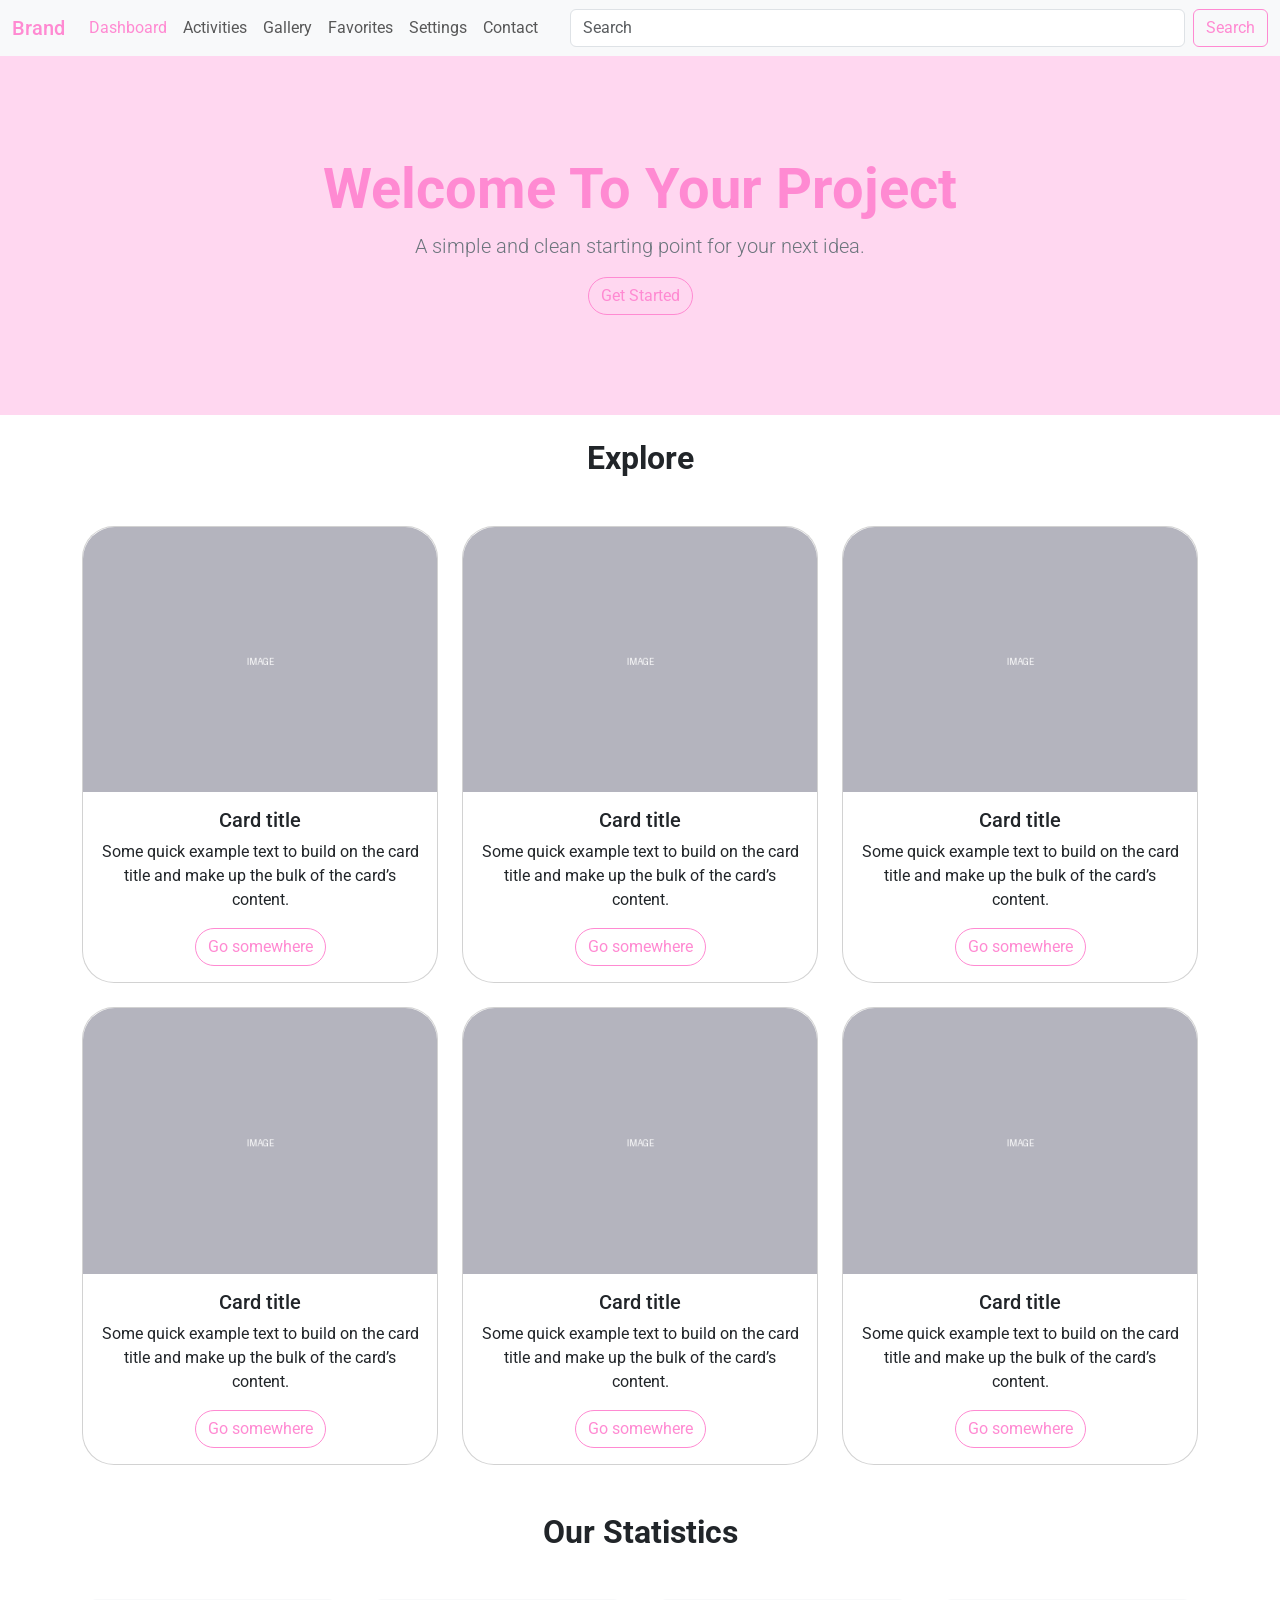
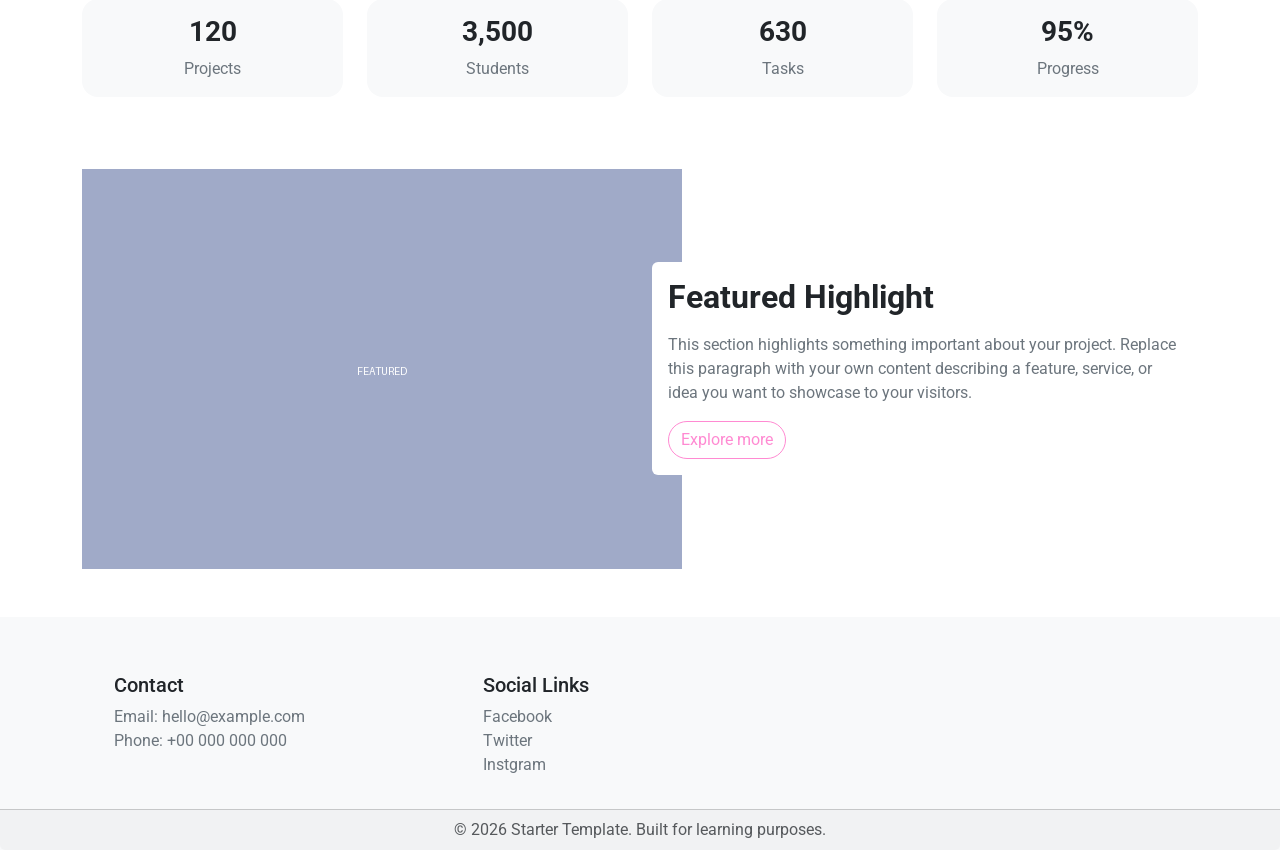
==== index.html @ e6970938 "v1-bootstrap" ====
<!DOCTYPE html>
<html lang="en">

<head>
    <meta charset="UTF-8">
    <meta name="viewport" content="width=device-width, initial-scale=1.0">
    <title>testing</title>
    <link rel="preconnect" href="https://fonts.googleapis.com">
    <link rel="preconnect" href="https://fonts.gstatic.com" crossorigin>
    <link href="https://fonts.googleapis.com/css2?family=Roboto:ital,wght@0,100..900;1,100..900&display=swap"
        rel="stylesheet">
    <link rel="stylesheet" href="css/all.min.css">
    <link href="https://cdn.jsdelivr.net/npm/bootstrap@5.3.8/dist/css/bootstrap.min.css" rel="stylesheet"
        integrity="sha384-sRIl4kxILFvY47J16cr9ZwB07vP4J8+LH7qKQnuqkuIAvNWLzeN8tE5YBujZqJLB" crossorigin="anonymous">
    <link rel="stylesheet" href="css/style.css">

</head>

<body>
    <nav class="navbar navbar-expand-lg bg-body-tertiary sticky-top">
        <div class="container-fluid">
            <a class="navbar-brand" href="#">Brand</a>
            <button class="navbar-toggler" type="button" data-bs-toggle="collapse"
                data-bs-target="#navbarSupportedContent" aria-controls="navbarSupportedContent" aria-expanded="false"
                aria-label="Toggle navigation">
                <span class="custom-nav-toggler">
                    <i class="fa-solid fa-bars"></i>
                </span>
            </button>
            <div class="collapse navbar-collapse" id="navbarSupportedContent">
                <ul class="navbar-nav  mb-2 mb-lg-0">
                    <li class="nav-item">
                        <a class="nav-link active" aria-current="page" href="#">Dashboard</a>
                    </li>
                    <li class="nav-item">
                        <a class="nav-link" href="#">Activities</a>
                    </li>
                    <li class="nav-item">
                        <a class="nav-link" href="#">Gallery</a>
                    </li>
                    <li class="nav-item">
                        <a class="nav-link" href="#">Favorites</a>
                    </li>
                    <li class="nav-item">
                        <a class="nav-link" href="#">Settings</a>
                    </li>
                    <li class="nav-item">
                        <a class="nav-link" href="#">Contact</a>
                    </li>
                </ul>
                <form class="d-flex flex-grow-1 ms-lg-4" role="search">
                    <input class="form-control me-2 " type="search" placeholder="Search" aria-label="Search" />
                    <button class="btn searchBtn" type="submit">Search</button>
                </form>
            </div>
        </div>
    </nav>
    <section class="welcome">
        <div class="text-center container ">
            <h1 class="display-4 fw-bold">Welcome To Your Project</h1>
            <p class="lead">A simple and clean starting point for your next idea.</p>
            <button type="button" class="btn started-Btn">
                Get Started
            </button>
        </div>
    </section>
    <section class="text-center py-4">
        <h2 class="fw-bold mb-5">Explore</h2>
        <div class="container text-center">
            <div class="row g-4">
                <div class="col-12 col-md-6 col-lg-4">
                    <div class="card  rounded-5">
                        <img src="images/image.png" class="card-img-top rounded-top-5" alt="...">
                        <div class="card-body">
                            <h5 class="card-title">Card title</h5>
                            <p class="card-text">Some quick example text to build on the card title and make up the bulk
                                of the card’s content.</p>
                            <a href="#" class="btn started-Btn">Go somewhere</a>
                        </div>
                    </div>
                </div>
                <div class="col-12 col-md-6 col-lg-4">
                    <div class="card rounded-5">
                        <img src="images/image.png" class="rounded-top-5 card-img-top" alt="...">
                        <div class="card-body">
                            <h5 class="card-title">Card title</h5>
                            <p class="card-text">Some quick example text to build on the card title and make up the bulk
                                of the card’s content.</p>
                            <a href="#" class="btn started-Btn">Go somewhere</a>
                        </div>
                    </div>
                </div>
                <div class="col-12 col-md-6 col-lg-4">
                    <div class="card  rounded-5">
                        <img src="images/image.png" class="card-img-top rounded-top-5" alt="...">
                        <div class="card-body">
                            <h5 class="card-title">Card title</h5>
                            <p class="card-text">Some quick example text to build on the card title and make up the bulk
                                of the card’s content.</p>
                            <a href="#" class="btn  started-Btn">Go somewhere</a>
                        </div>
                    </div>
                </div>
                <div class="col-12 col-md-6 col-lg-4">
                    <div class="card  rounded-5">
                        <img src="images/image.png" class="card-img-top rounded-top-5" alt="...">
                        <div class="card-body">
                            <h5 class="card-title">Card title</h5>
                            <p class="card-text">Some quick example text to build on the card title and make up the bulk
                                of the card’s content.</p>
                            <a href="#" class="btn started-Btn">Go somewhere</a>
                        </div>
                    </div>
                </div>
                <div class="col-12 col-md-6 col-lg-4">
                    <div class="card rounded-5">
                        <img src="images/image.png" class="rounded-top-5 card-img-top" alt="...">
                        <div class="card-body">
                            <h5 class="card-title">Card title</h5>
                            <p class="card-text">Some quick example text to build on the card title and make up the bulk
                                of the card’s content.</p>
                            <a href="#" class="btn started-Btn">Go somewhere</a>
                        </div>
                    </div>
                </div>
                <div class="col-12 col-md-6 col-lg-4">
                    <div class="card  rounded-5">
                        <img src="images/image.png" class="card-img-top rounded-top-5" alt="...">
                        <div class="card-body">
                            <h5 class="card-title">Card title</h5>
                            <p class="card-text">Some quick example text to build on the card title and make up the bulk
                                of the card’s content.</p>
                            <a href="#" class="btn  started-Btn">Go somewhere</a>
                        </div>
                    </div>
                </div>
            </div>
        </div>
    </section>
    <section class="text-center py-4">
        <h2 class="fw-bold mb-5">Our Statistics</h2>
        <div class="container text-center">
            <div class="row g-4">
                <div class="col-12 col-md-6 col-lg-3">
                    <div class="card  rounded-4 border-0 custom-card">
                        <div class="card-body">
                            <h5 class="card-title fw-bold fs-3">120</h5>
                            <p class="card-text fs-6 social-link">
                                Projects</p>
                        </div>
                    </div>
                </div>
                <div class="col-12 col-md-6 col-lg-3">
                    <div class="card  rounded-4 border-0 custom-card">
                        <div class="card-body">
                            <h5 class="card-title fw-bold fs-3">3,500</h5>
                            <p class="card-text fs-6 social-link">
                                Students</p>
                        </div>
                    </div>
                </div>
                <div class="col-12 col-md-6 col-lg-3">
                    <div class="card  rounded-4 border-0 custom-card">
                        <div class="card-body">
                            <h5 class="card-title fw-bold fs-3">630</h5>
                            <p class="card-text fs-6 social-link">
                                Tasks</p>
                        </div>
                    </div>
                </div>
                <div class="col-12 col-md-6 col-lg-3">
                    <div class="card  rounded-4 border-0 custom-card">
                        <div class="card-body">
                            <h5 class="card-title fw-bold fs-3">95%</h5>
                            <p class="card-text fs-6 social-link">
                                Progress</p>
                        </div>
                    </div>
                </div>
            </div>
        </div>
    </section>

    <section>
        <div class="container my-5">
            <div class="row">
                <div class="col-12 col-md-6">
                    <img src="images/featured-placeholder.png" alt="featured-placeholder">
                </div>
                <div class="col-12 col-md-6 d-flex align-items-center">
                    <div class="card border-0">
                        <div class="card-body">
                            <h2 class="fw-bold mb-3">Featured Highlight</h2>
                            <p class="card-text social-link">This section highlights something important about your project. Replace this paragraph with your own content describing a feature, service, or idea you want to showcase to your visitors.</p>
                            <a href="#" class="btn started-Btn">Explore more</a>
                        </div>
                    </div>
                </div>
            </div>
        </div>
    </section>
    <section class="pt-4 contact-section">
        <div class="card border-0 bg-transparent">
            <div class="container contact-section">
                <div class="card-body row g-4">
                    <div class="col-12 col-md-4 bg-transparent">
                        <div class="card border-0 bg-transparent">
                            <div class="card-body">
                                <h5 class="card-title">Contact</h5>
                                <p class="card-text social-link ">
                                    Email: hello@example.com<br>
                                    Phone: +00 000 000 000</p>
                            </div>
                        </div>
                    </div>
                    <div class="col-12 col-md-4">
                        <div class="card border-0 bg-transparent">
                            <div class="card-body contact-section">
                                <h5 class="card-title">Social Links</h5>
                                <p class="card-text">
                                    <a href="https://www.facebook.com" class="text-decoration-none d-flex social-link">
                                        Facebook
                                    </a>
                                    <a href="https://www.twitter.com"
                                        class="text-decoration-none social-link d-flex">Twitter</a>
                                    <a href="https://www.instgram.com"
                                        class="text-decoration-none social-link d-flex">Instgram</a>
                                </p>
                            </div>
                        </div>
                    </div>
                </div>
            </div>
            <div class="card-footer text-body-secondary text-center">
                © 2026 Starter Template. Built for learning purposes.
            </div>
        </div>
    </section>





    <script src="js/all.min.js"></script>
    <script src="https://cdn.jsdelivr.net/npm/bootstrap@5.3.8/dist/js/bootstrap.bundle.min.js"
        integrity="sha384-FKyoEForCGlyvwx9Hj09JcYn3nv7wiPVlz7YYwJrWVcXK/BmnVDxM+D2scQbITxI"
        crossorigin="anonymous"></script>
</body>

</html>
---- css/style.css ----
:root{
    --main-color: #ff8ad2;
    --sec-color:#6c757d;
    --background-gray-color:#f8f9fa;
    --background-pink-color: #ffd7f0;
}
body{
    font-family: "Roboto", sans-serif;
    font-optical-sizing: auto;
}
.searchBtn{
    color: var(--main-color);
    border: 1px solid var(--main-color);
}
.searchBtn:hover,
.searchBtn:focus,
.searchBtn:active ,
.started-Btn:hover,
.started-Btn:active,
.started-Btn:focus-visible,
.started-Btn:focus{
    color: white !important;
    background-color: var(--main-color) !important;
    border-color: var(--main-color) !important;
}
.started-Btn{
    color: var(--main-color);
    border: 1px solid var(--main-color);
    border-radius:  50rem;
}
.navbar .nav-link:hover,
.navbar .nav-link:focus,
.navbar .nav-link.active {
    color: var(--main-color);
}
.navbar-brand{
    color: var(--main-color);
    font-weight: 500;
}
.navbar-brand:hover{
    color: var(--main-color);
}
.form-control:focus {
    border-color: var(--main-color);
    box-shadow: 0 0 0 0.25rem rgba(251, 152, 229, 0.25);
}
.navbar-toggler:focus {
    box-shadow: none;
}
.navbar-toggler {
    border: none;
}
.custom-nav-toggler{
    color: var(--main-color);
}
h1{
    color: var(--main-color);
}
.lead{
    color: var(--sec-color);
}
.welcome{
    background-color: var(--background-pink-color);
    padding: 100px 0;
}
.custom-card{
    background-color: var(--background-gray-color);
    transition: all 0.3s ease;
}
.custom-card:hover{
    transform: translateY(-3px);
    box-shadow: 0 10px 25px rgba(0,0,0,0.2);
}
.social-link{
    color: var(--sec-color);
}
.contact-section{
    background-color: var(--background-gray-color);
}
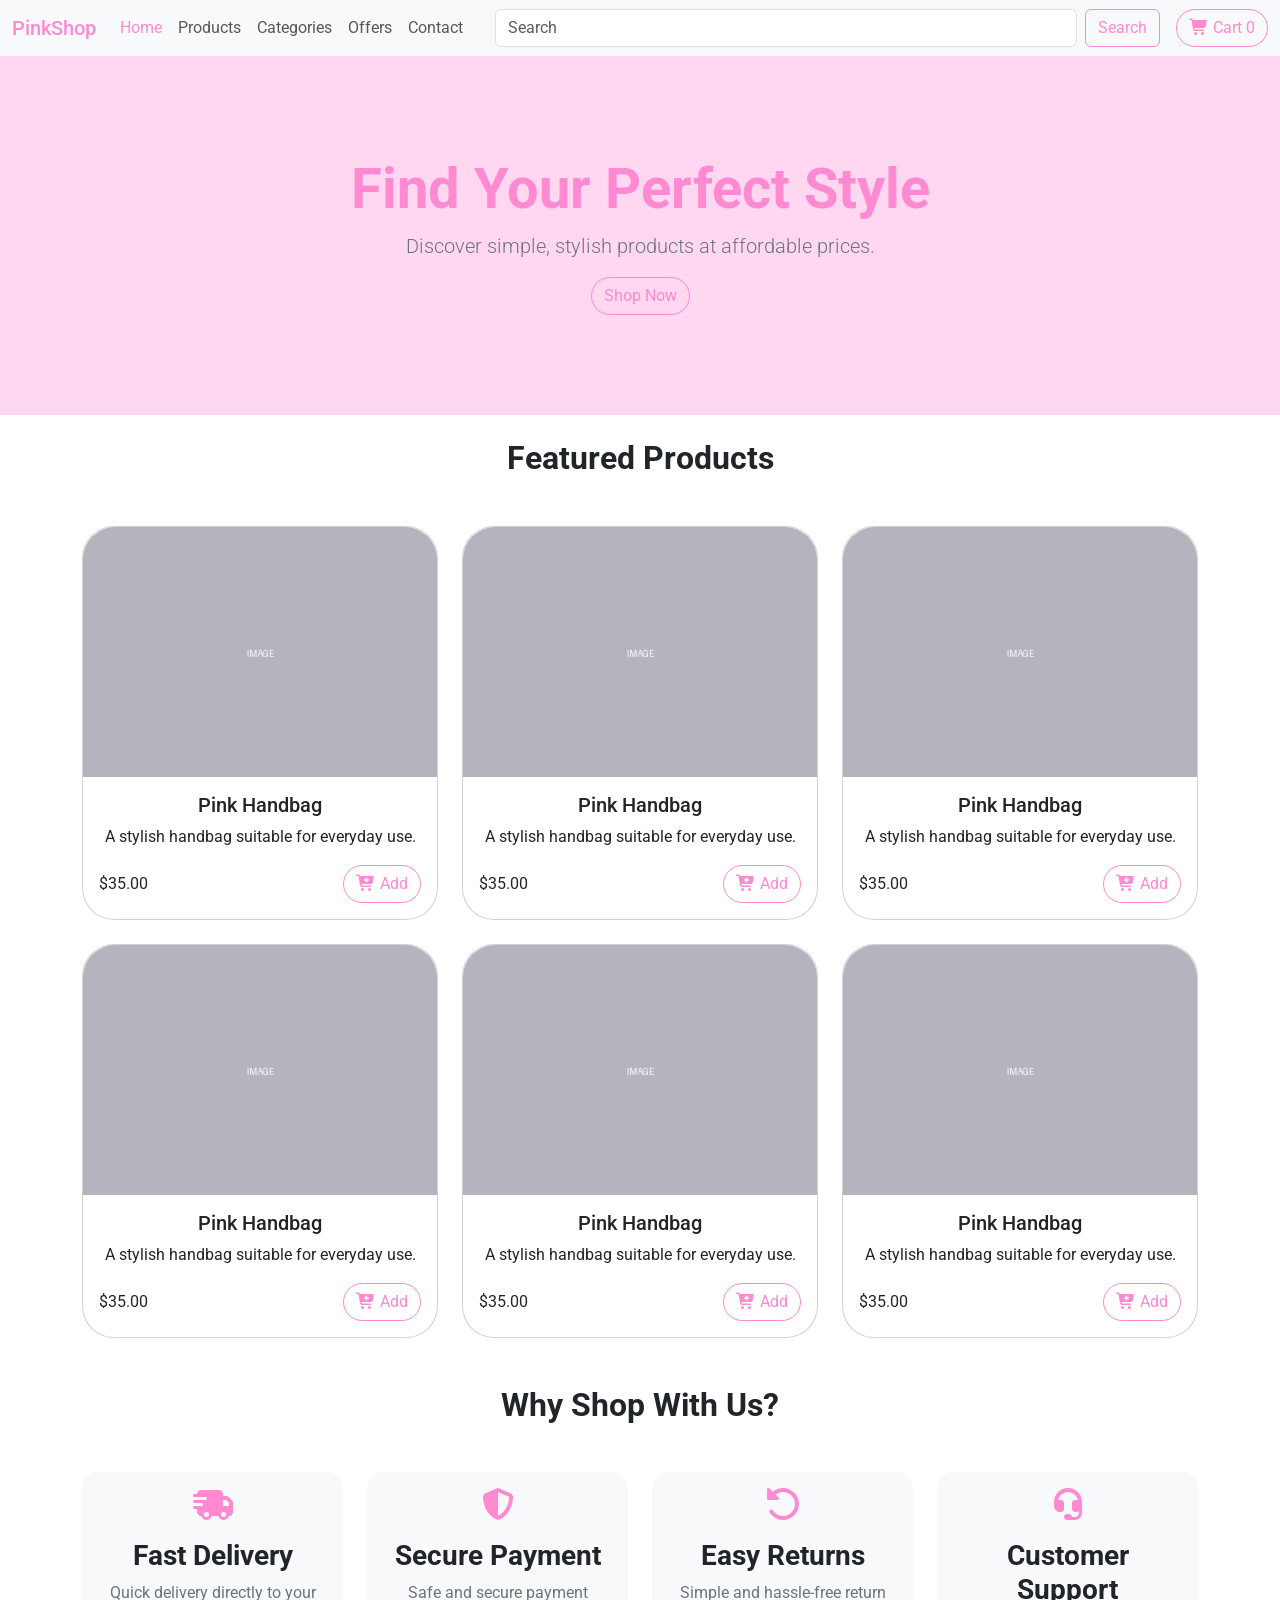
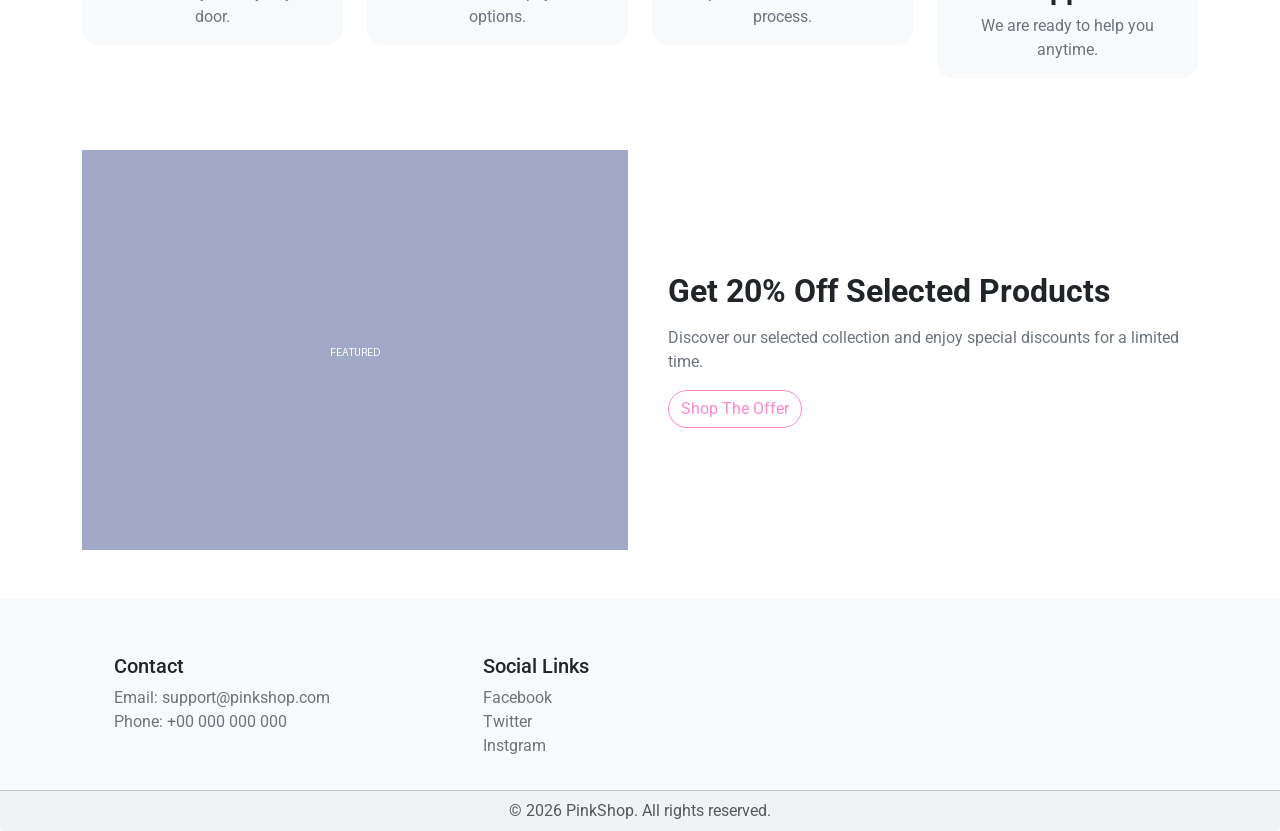
==== commit 05ba0838: "pinkshop" ====
--- a/index.html
+++ b/index.html
@@ -4,7 +4,7 @@
 <head>
     <meta charset="UTF-8">
     <meta name="viewport" content="width=device-width, initial-scale=1.0">
-    <title>testing</title>
+    <title>Home - PinkShop</title>
     <link rel="preconnect" href="https://fonts.googleapis.com">
     <link rel="preconnect" href="https://fonts.gstatic.com" crossorigin>
     <link href="https://fonts.googleapis.com/css2?family=Roboto:ital,wght@0,100..900;1,100..900&display=swap"
@@ -19,7 +19,7 @@
 <body>
     <nav class="navbar navbar-expand-lg bg-body-tertiary sticky-top">
         <div class="container-fluid">
-            <a class="navbar-brand" href="#">Brand</a>
+            <a class="navbar-brand" href="#home">PinkShop</a>
             <button class="navbar-toggler" type="button" data-bs-toggle="collapse"
                 data-bs-target="#navbarSupportedContent" aria-controls="navbarSupportedContent" aria-expanded="false"
                 aria-label="Toggle navigation">
@@ -30,107 +30,145 @@
             <div class="collapse navbar-collapse" id="navbarSupportedContent">
                 <ul class="navbar-nav  mb-2 mb-lg-0">
                     <li class="nav-item">
-                        <a class="nav-link active" aria-current="page" href="#">Dashboard</a>
-                    </li>
-                    <li class="nav-item">
-                        <a class="nav-link" href="#">Activities</a>
-                    </li>
-                    <li class="nav-item">
-                        <a class="nav-link" href="#">Gallery</a>
-                    </li>
-                    <li class="nav-item">
-                        <a class="nav-link" href="#">Favorites</a>
-                    </li>
-                    <li class="nav-item">
-                        <a class="nav-link" href="#">Settings</a>
-                    </li>
-                    <li class="nav-item">
-                        <a class="nav-link" href="#">Contact</a>
+                        <a class="nav-link active" aria-current="page" href="#home">Home</a>
+                    </li>
+
+                    <li class="nav-item">
+                        <a class="nav-link" href="#products">Products</a>
+                    </li>
+                    <li class="nav-item">
+                        <a class="nav-link" href="#categories">Categories</a>
+                    </li>
+                    <li class="nav-item">
+                        <a class="nav-link" href="#offers">Offers</a>
+                    </li>
+                    <li class="nav-item">
+                        <a class="nav-link" href="#contact">Contact</a>
                     </li>
                 </ul>
                 <form class="d-flex flex-grow-1 ms-lg-4" role="search">
                     <input class="form-control me-2 " type="search" placeholder="Search" aria-label="Search" />
                     <button class="btn searchBtn" type="submit">Search</button>
                 </form>
+                <a href="cart.html" class="btn started-Btn ms-lg-3 mt-2 mt-lg-0">
+                    <i class="fa-solid fa-cart-shopping"></i>
+                    Cart 0
+                </a>
             </div>
         </div>
     </nav>
-    <section class="welcome">
+    <section class="welcome" id="home">
         <div class="text-center container ">
-            <h1 class="display-4 fw-bold">Welcome To Your Project</h1>
-            <p class="lead">A simple and clean starting point for your next idea.</p>
-            <button type="button" class="btn started-Btn">
-                Get Started
-            </button>
-        </div>
-    </section>
-    <section class="text-center py-4">
-        <h2 class="fw-bold mb-5">Explore</h2>
+            <h1 class="display-4 fw-bold">Find Your Perfect Style</h1>
+            <p class="lead">Discover simple, stylish products at affordable prices.</p>
+            <a href="#products" class="btn started-Btn">
+                Shop Now
+            </a>
+        </div>
+    </section>
+    <section class="text-center py-4" id="products">
+        <h2 class="fw-bold mb-5">Featured Products</h2>
         <div class="container text-center">
             <div class="row g-4">
                 <div class="col-12 col-md-6 col-lg-4">
-                    <div class="card  rounded-5">
-                        <img src="images/image.png" class="card-img-top rounded-top-5" alt="...">
-                        <div class="card-body">
-                            <h5 class="card-title">Card title</h5>
-                            <p class="card-text">Some quick example text to build on the card title and make up the bulk
-                                of the card’s content.</p>
-                            <a href="#" class="btn started-Btn">Go somewhere</a>
-                        </div>
-                    </div>
-                </div>
-                <div class="col-12 col-md-6 col-lg-4">
-                    <div class="card rounded-5">
-                        <img src="images/image.png" class="rounded-top-5 card-img-top" alt="...">
-                        <div class="card-body">
-                            <h5 class="card-title">Card title</h5>
-                            <p class="card-text">Some quick example text to build on the card title and make up the bulk
-                                of the card’s content.</p>
-                            <a href="#" class="btn started-Btn">Go somewhere</a>
-                        </div>
-                    </div>
-                </div>
-                <div class="col-12 col-md-6 col-lg-4">
-                    <div class="card  rounded-5">
-                        <img src="images/image.png" class="card-img-top rounded-top-5" alt="...">
-                        <div class="card-body">
-                            <h5 class="card-title">Card title</h5>
-                            <p class="card-text">Some quick example text to build on the card title and make up the bulk
-                                of the card’s content.</p>
-                            <a href="#" class="btn  started-Btn">Go somewhere</a>
-                        </div>
-                    </div>
-                </div>
-                <div class="col-12 col-md-6 col-lg-4">
-                    <div class="card  rounded-5">
-                        <img src="images/image.png" class="card-img-top rounded-top-5" alt="...">
-                        <div class="card-body">
-                            <h5 class="card-title">Card title</h5>
-                            <p class="card-text">Some quick example text to build on the card title and make up the bulk
-                                of the card’s content.</p>
-                            <a href="#" class="btn started-Btn">Go somewhere</a>
-                        </div>
-                    </div>
-                </div>
-                <div class="col-12 col-md-6 col-lg-4">
-                    <div class="card rounded-5">
-                        <img src="images/image.png" class="rounded-top-5 card-img-top" alt="...">
-                        <div class="card-body">
-                            <h5 class="card-title">Card title</h5>
-                            <p class="card-text">Some quick example text to build on the card title and make up the bulk
-                                of the card’s content.</p>
-                            <a href="#" class="btn started-Btn">Go somewhere</a>
-                        </div>
-                    </div>
-                </div>
-                <div class="col-12 col-md-6 col-lg-4">
-                    <div class="card  rounded-5">
-                        <img src="images/image.png" class="card-img-top rounded-top-5" alt="...">
-                        <div class="card-body">
-                            <h5 class="card-title">Card title</h5>
-                            <p class="card-text">Some quick example text to build on the card title and make up the bulk
-                                of the card’s content.</p>
-                            <a href="#" class="btn  started-Btn">Go somewhere</a>
+                    <div class="card  rounded-5 clickable-card" onclick="window.location.href='product-details.html'">
+                        <img src="images/image.png" class="card-img-top rounded-top-5 product-image" alt="...">
+                        <div class="card-body">
+                            <h5 class="card-title">Pink Handbag</h5>
+                            <p class="card-text">A stylish handbag suitable for everyday use.</p>
+                            <div class="d-flex justify-content-between align-items-center mt-auto">
+                                <span class="product-price">$35.00</span>
+
+                                <button class="btn started-Btn add-to-cart">
+                                    <i class="fa-solid fa-cart-plus"></i>
+                                    Add
+                                </button>
+                            </div>
+                        </div>
+                    </div>
+                </div>
+                <div class="col-12 col-md-6 col-lg-4">
+                    <div class="card  rounded-5 clickable-card" onclick="window.location.href='product-details.html'">
+                        <img src="images/image.png" class="card-img-top rounded-top-5 product-image" alt="...">
+                        <div class="card-body">
+                            <h5 class="card-title">Pink Handbag</h5>
+                            <p class="card-text">A stylish handbag suitable for everyday use.</p>
+                            <div class="d-flex justify-content-between align-items-center mt-auto">
+                                <span class="product-price">$35.00</span>
+
+                                <button class="btn started-Btn add-to-cart">
+                                    <i class="fa-solid fa-cart-plus"></i>
+                                    Add
+                                </button>
+                            </div>
+                        </div>
+                    </div>
+                </div>
+                <div class="col-12 col-md-6 col-lg-4">
+                    <div class="card  rounded-5 clickable-card" onclick="window.location.href='product-details.html'">
+                        <img src="images/image.png" class="card-img-top rounded-top-5 product-image" alt="...">
+                        <div class="card-body">
+                            <h5 class="card-title">Pink Handbag</h5>
+                            <p class="card-text">A stylish handbag suitable for everyday use.</p>
+                            <div class="d-flex justify-content-between align-items-center mt-auto">
+                                <span class="product-price">$35.00</span>
+
+                                <button class="btn started-Btn add-to-cart">
+                                    <i class="fa-solid fa-cart-plus"></i>
+                                    Add
+                                </button>
+                            </div>
+                        </div>
+                    </div>
+                </div>
+                <div class="col-12 col-md-6 col-lg-4">
+                    <div class="card  rounded-5 clickable-card" onclick="window.location.href='product-details.html'">
+                        <img src="images/image.png" class="card-img-top rounded-top-5 product-image" alt="...">
+                        <div class="card-body">
+                            <h5 class="card-title">Pink Handbag</h5>
+                            <p class="card-text">A stylish handbag suitable for everyday use.</p>
+                            <div class="d-flex justify-content-between align-items-center mt-auto">
+                                <span class="product-price">$35.00</span>
+
+                                <button class="btn started-Btn add-to-cart">
+                                    <i class="fa-solid fa-cart-plus"></i>
+                                    Add
+                                </button>
+                            </div>
+                        </div>
+                    </div>
+                </div>
+                <div class="col-12 col-md-6 col-lg-4">
+                    <div class="card  rounded-5 clickable-card" onclick="window.location.href='product-details.html'">
+                        <img src="images/image.png" class="card-img-top rounded-top-5 product-image" alt="...">
+                        <div class="card-body">
+                            <h5 class="card-title">Pink Handbag</h5>
+                            <p class="card-text">A stylish handbag suitable for everyday use.</p>
+                            <div class="d-flex justify-content-between align-items-center mt-auto">
+                                <span class="product-price">$35.00</span>
+
+                                <button class="btn started-Btn add-to-cart">
+                                    <i class="fa-solid fa-cart-plus"></i>
+                                    Add
+                                </button>
+                            </div>
+                        </div>
+                    </div>
+                </div>
+                <div class="col-12 col-md-6 col-lg-4">
+                    <div class="card  rounded-5 clickable-card" onclick="window.location.href='product-details.html'">
+                        <img src="images/image.png" class="card-img-top rounded-top-5 product-image" alt="...">
+                        <div class="card-body">
+                            <h5 class="card-title">Pink Handbag</h5>
+                            <p class="card-text">A stylish handbag suitable for everyday use.</p>
+                            <div class="d-flex justify-content-between align-items-center mt-auto">
+                                <span class="product-price">$35.00</span>
+
+                                <button class="btn started-Btn add-to-cart">
+                                    <i class="fa-solid fa-cart-plus"></i>
+                                    Add
+                                </button>
+                            </div>
                         </div>
                     </div>
                 </div>
@@ -138,68 +176,74 @@
         </div>
     </section>
     <section class="text-center py-4">
-        <h2 class="fw-bold mb-5">Our Statistics</h2>
+        <h2 class="fw-bold mb-5">Why Shop With Us?</h2>
         <div class="container text-center">
             <div class="row g-4">
                 <div class="col-12 col-md-6 col-lg-3">
                     <div class="card  rounded-4 border-0 custom-card">
                         <div class="card-body">
-                            <h5 class="card-title fw-bold fs-3">120</h5>
-                            <p class="card-text fs-6 social-link">
-                                Projects</p>
-                        </div>
-                    </div>
-                </div>
-                <div class="col-12 col-md-6 col-lg-3">
-                    <div class="card  rounded-4 border-0 custom-card">
-                        <div class="card-body">
-                            <h5 class="card-title fw-bold fs-3">3,500</h5>
-                            <p class="card-text fs-6 social-link">
-                                Students</p>
-                        </div>
-                    </div>
-                </div>
-                <div class="col-12 col-md-6 col-lg-3">
-                    <div class="card  rounded-4 border-0 custom-card">
-                        <div class="card-body">
-                            <h5 class="card-title fw-bold fs-3">630</h5>
-                            <p class="card-text fs-6 social-link">
-                                Tasks</p>
-                        </div>
-                    </div>
-                </div>
-                <div class="col-12 col-md-6 col-lg-3">
-                    <div class="card  rounded-4 border-0 custom-card">
-                        <div class="card-body">
-                            <h5 class="card-title fw-bold fs-3">95%</h5>
-                            <p class="card-text fs-6 social-link">
-                                Progress</p>
-                        </div>
-                    </div>
-                </div>
-            </div>
-        </div>
-    </section>
-
-    <section>
+                            <i class="fa-solid fa-truck-fast fs-2 mb-3 feature-icon"></i>
+                            <h5 class="card-title fw-bold fs-3">Fast Delivery</h5>
+                            <p class="card-text fs-6 social-link">
+                                Quick delivery directly to your door.</p>
+                        </div>
+                    </div>
+                </div>
+                <div class="col-12 col-md-6 col-lg-3">
+                    <div class="card  rounded-4 border-0 custom-card">
+                        <div class="card-body">
+                            <i class="fa-solid fa-shield-halved fs-2 mb-3 feature-icon"></i>
+                            <h5 class="card-title fw-bold fs-3">Secure Payment</h5>
+                            <p class="card-text fs-6 social-link">
+                                Safe and secure payment options.</p>
+                        </div>
+                    </div>
+                </div>
+                <div class="col-12 col-md-6 col-lg-3">
+                    <div class="card  rounded-4 border-0 custom-card">
+                        <div class="card-body">
+                            <i class="fa-solid fa-rotate-left fs-2 mb-3 feature-icon"></i>
+                            <h5 class="card-title fw-bold fs-3">Easy Returns</h5>
+                            <p class="card-text fs-6 social-link">
+                                Simple and hassle-free return process.</p>
+                        </div>
+                    </div>
+                </div>
+                <div class="col-12 col-md-6 col-lg-3">
+                    <div class="card  rounded-4 border-0 custom-card">
+                        <div class="card-body">
+                            <i class="fa-solid fa-headset fs-2 mb-3 feature-icon"></i>
+                            <h5 class="card-title fw-bold fs-3">Customer Support</h5>
+                            <p class="card-text fs-6 social-link">
+                                We are ready to help you anytime.</p>
+                        </div>
+                    </div>
+                </div>
+            </div>
+        </div>
+    </section>
+
+    <section id="offers">
         <div class="container my-5">
             <div class="row">
                 <div class="col-12 col-md-6">
-                    <img src="images/featured-placeholder.png" alt="featured-placeholder">
+                    <img src="images/featured-placeholder.png" alt="featured-placeholder" class="img-fluid  featured-image">
                 </div>
                 <div class="col-12 col-md-6 d-flex align-items-center">
                     <div class="card border-0">
                         <div class="card-body">
-                            <h2 class="fw-bold mb-3">Featured Highlight</h2>
-                            <p class="card-text social-link">This section highlights something important about your project. Replace this paragraph with your own content describing a feature, service, or idea you want to showcase to your visitors.</p>
-                            <a href="#" class="btn started-Btn">Explore more</a>
-                        </div>
-                    </div>
-                </div>
-            </div>
-        </div>
-    </section>
-    <section class="pt-4 contact-section">
+                            <h2 class="fw-bold mb-3">Get 20% Off Selected Products
+                            </h2>
+                            <p class="card-text social-link">Discover our selected collection and enjoy special
+                                discounts for a limited time.</p>
+                            <a href="#products" class="btn started-Btn">Shop The Offer</a>
+                        </div>
+                    </div>
+                </div>
+            </div>
+        </div>
+    </section>
+    <section class="pt-4 contact-section" id="contact">
         <div class="card border-0 bg-transparent">
             <div class="container contact-section">
                 <div class="card-body row g-4">
@@ -208,7 +252,7 @@
                             <div class="card-body">
                                 <h5 class="card-title">Contact</h5>
                                 <p class="card-text social-link ">
-                                    Email: hello@example.com<br>
+                                    Email: support@pinkshop.com<br>
                                     Phone: +00 000 000 000</p>
                             </div>
                         </div>
@@ -232,7 +276,7 @@
                 </div>
             </div>
             <div class="card-footer text-body-secondary text-center">
-                © 2026 Starter Template. Built for learning purposes.
+                © 2026 PinkShop. All rights reserved.
             </div>
         </div>
     </section>
@@ -245,6 +289,7 @@
     <script src="https://cdn.jsdelivr.net/npm/bootstrap@5.3.8/dist/js/bootstrap.bundle.min.js"
         integrity="sha384-FKyoEForCGlyvwx9Hj09JcYn3nv7wiPVlz7YYwJrWVcXK/BmnVDxM+D2scQbITxI"
         crossorigin="anonymous"></script>
+    <script src="js/main.js"></script>
 </body>
 
 </html>
--- a/css/style.css
+++ b/css/style.css
@@ -7,6 +7,9 @@
 body{
     font-family: "Roboto", sans-serif;
     font-optical-sizing: auto;
+}
+html {
+    scroll-behavior: smooth;
 }
 .searchBtn{
     color: var(--main-color);
@@ -76,4 +79,82 @@
 }
 .contact-section{
     background-color: var(--background-gray-color);
+}
+.product-image {
+    height: 250px;
+    object-fit: cover;
+}
+.feature-icon {
+    color: var(--main-color);
+}
+.featured-image {
+    width: 100%;
+    height: 400px;
+    object-fit: cover;
+}
+
+
+
+
+
+.product-details-section {
+    padding: 60px 0;
+    min-height: calc(100vh - 150px);
+}
+
+
+.product-details-image-container {
+    background-color: var(--background-gray-color);
+    border-radius: 25px;
+    overflow: hidden;
+}
+
+.product-details-image {
+    width: 100%;
+    height: 500px;
+    object-fit: cover;
+}
+
+.product-category {
+    color: var(--main-color);
+    font-size: 14px;
+    font-weight: 600;
+    text-transform: uppercase;
+    letter-spacing: 1px;
+}
+
+.product-details-title {
+    color: #212529;
+    font-size: 42px;
+    font-weight: 700;
+}
+
+.product-details-price {
+    color: var(--main-color);
+    font-size: 30px;
+    font-weight: 700;
+}
+
+.product-description {
+    color: var(--sec-color);
+    line-height: 1.8;
+}
+
+.product-rating {
+    color: #ffc107;
+}
+
+.stock-status {
+    color: #198754;
+    font-weight: 500;
+}
+
+.clickable-card {
+    cursor: pointer;
+    transition: all 0.3s ease;
+}
+
+.clickable-card:hover {
+    transform: translateY(-3px);
+    box-shadow: 0 10px 25px rgba(0, 0, 0, 0.2);
 }
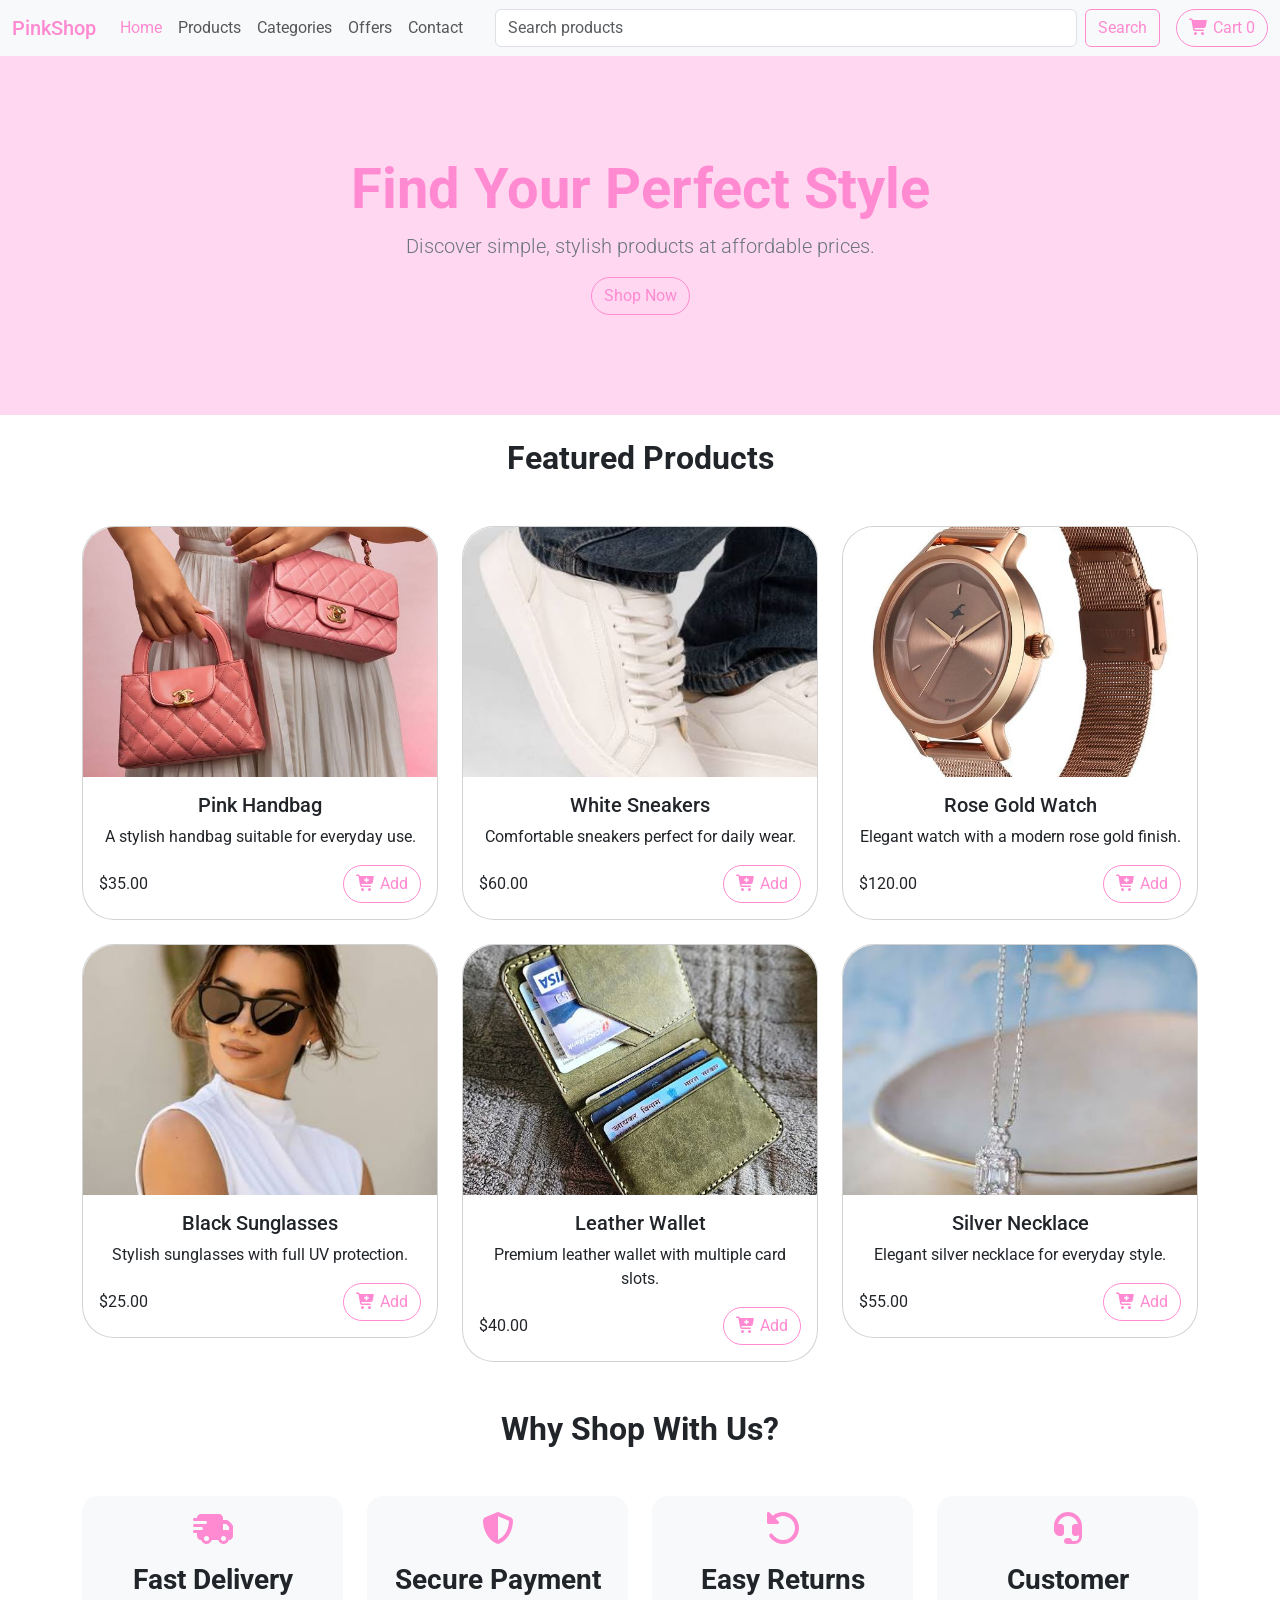
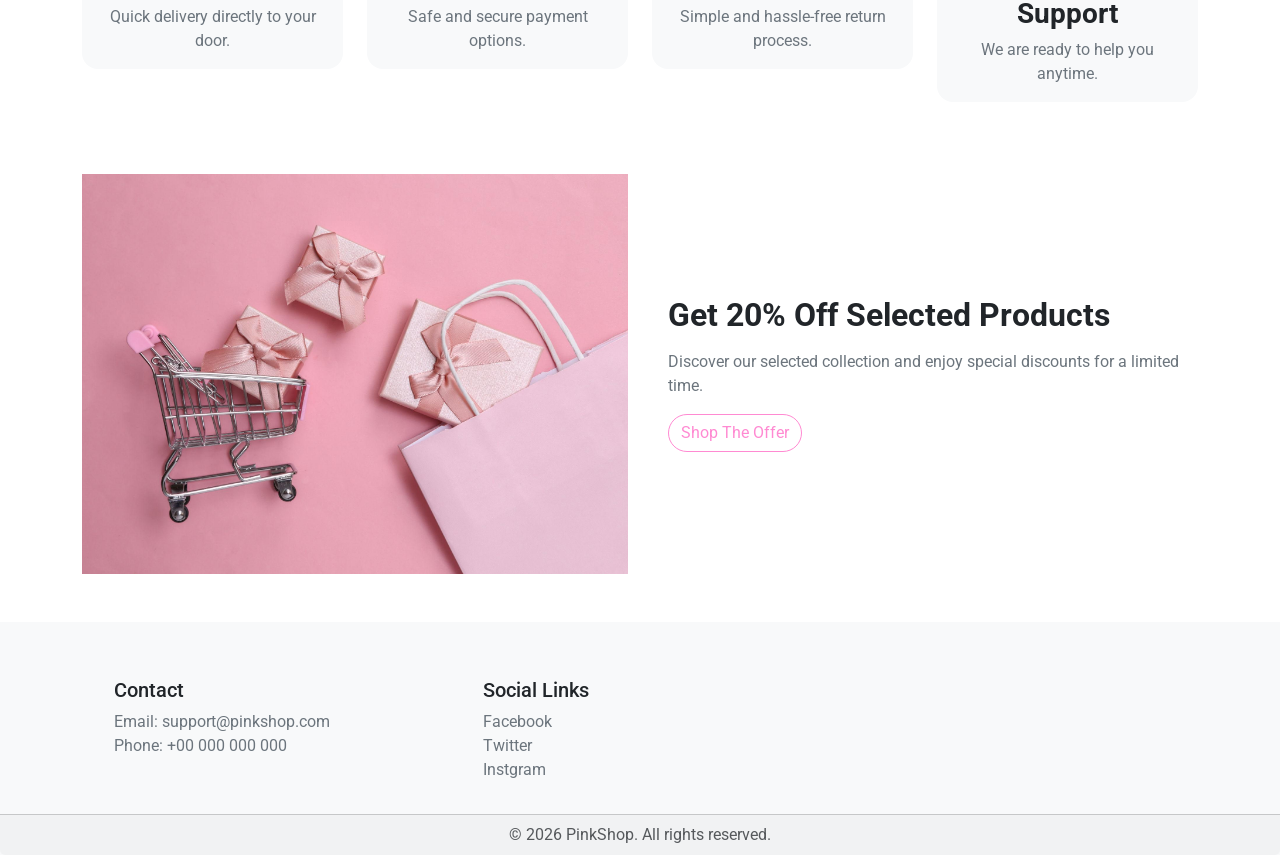
==== commit ab8903bd: "v3-js" ====
--- a/index.html
+++ b/index.html
@@ -46,13 +46,18 @@
                         <a class="nav-link" href="#contact">Contact</a>
                     </li>
                 </ul>
-                <form class="d-flex flex-grow-1 ms-lg-4" role="search">
-                    <input class="form-control me-2 " type="search" placeholder="Search" aria-label="Search" />
-                    <button class="btn searchBtn" type="submit">Search</button>
+                <form class="d-flex flex-grow-1 ms-lg-4" role="search" id="search-form">
+                    <input class="form-control me-2" type="search" placeholder="Search products" aria-label="Search"
+                        id="search-input">
+
+                    <button class="btn searchBtn" type="submit">
+                        Search
+                    </button>
                 </form>
                 <a href="cart.html" class="btn started-Btn ms-lg-3 mt-2 mt-lg-0">
                     <i class="fa-solid fa-cart-shopping"></i>
-                    Cart 0
+                    Cart
+                    <span id="cart-count">0</span>
                 </a>
             </div>
         </div>
@@ -71,107 +76,154 @@
         <div class="container text-center">
             <div class="row g-4">
                 <div class="col-12 col-md-6 col-lg-4">
-                    <div class="card  rounded-5 clickable-card" onclick="window.location.href='product-details.html'">
-                        <img src="images/image.png" class="card-img-top rounded-top-5 product-image" alt="...">
+                    <div class="card rounded-5 clickable-card product-card" data-id="1" data-name="Pink Handbag"
+                        data-price="35" data-category="Accessories" data-image="images/pink_handbag.jfif" data-description="A stylish pink handbag suitable for everyday use. It features comfortable handles, a spacious interior, and a modern design perfect for work, shopping, or casual outings.">
+                        <img src="images/pink_handbag.jfif" class="card-img-top rounded-top-5 product-image" alt="Pink Handbag">
+
                         <div class="card-body">
                             <h5 class="card-title">Pink Handbag</h5>
-                            <p class="card-text">A stylish handbag suitable for everyday use.</p>
+
+                            <p class="card-text">
+                                A stylish handbag suitable for everyday use.
+                            </p>
+
                             <div class="d-flex justify-content-between align-items-center mt-auto">
                                 <span class="product-price">$35.00</span>
 
-                                <button class="btn started-Btn add-to-cart">
-                                    <i class="fa-solid fa-cart-plus"></i>
-                                    Add
-                                </button>
-                            </div>
-                        </div>
-                    </div>
-                </div>
-                <div class="col-12 col-md-6 col-lg-4">
-                    <div class="card  rounded-5 clickable-card" onclick="window.location.href='product-details.html'">
-                        <img src="images/image.png" class="card-img-top rounded-top-5 product-image" alt="...">
-                        <div class="card-body">
-                            <h5 class="card-title">Pink Handbag</h5>
-                            <p class="card-text">A stylish handbag suitable for everyday use.</p>
-                            <div class="d-flex justify-content-between align-items-center mt-auto">
-                                <span class="product-price">$35.00</span>
-
-                                <button class="btn started-Btn add-to-cart">
-                                    <i class="fa-solid fa-cart-plus"></i>
-                                    Add
-                                </button>
-                            </div>
-                        </div>
-                    </div>
-                </div>
-                <div class="col-12 col-md-6 col-lg-4">
-                    <div class="card  rounded-5 clickable-card" onclick="window.location.href='product-details.html'">
-                        <img src="images/image.png" class="card-img-top rounded-top-5 product-image" alt="...">
-                        <div class="card-body">
-                            <h5 class="card-title">Pink Handbag</h5>
-                            <p class="card-text">A stylish handbag suitable for everyday use.</p>
-                            <div class="d-flex justify-content-between align-items-center mt-auto">
-                                <span class="product-price">$35.00</span>
-
-                                <button class="btn started-Btn add-to-cart">
-                                    <i class="fa-solid fa-cart-plus"></i>
-                                    Add
-                                </button>
-                            </div>
-                        </div>
-                    </div>
-                </div>
-                <div class="col-12 col-md-6 col-lg-4">
-                    <div class="card  rounded-5 clickable-card" onclick="window.location.href='product-details.html'">
-                        <img src="images/image.png" class="card-img-top rounded-top-5 product-image" alt="...">
-                        <div class="card-body">
-                            <h5 class="card-title">Pink Handbag</h5>
-                            <p class="card-text">A stylish handbag suitable for everyday use.</p>
-                            <div class="d-flex justify-content-between align-items-center mt-auto">
-                                <span class="product-price">$35.00</span>
-
-                                <button class="btn started-Btn add-to-cart">
-                                    <i class="fa-solid fa-cart-plus"></i>
-                                    Add
-                                </button>
-                            </div>
-                        </div>
-                    </div>
-                </div>
-                <div class="col-12 col-md-6 col-lg-4">
-                    <div class="card  rounded-5 clickable-card" onclick="window.location.href='product-details.html'">
-                        <img src="images/image.png" class="card-img-top rounded-top-5 product-image" alt="...">
-                        <div class="card-body">
-                            <h5 class="card-title">Pink Handbag</h5>
-                            <p class="card-text">A stylish handbag suitable for everyday use.</p>
-                            <div class="d-flex justify-content-between align-items-center mt-auto">
-                                <span class="product-price">$35.00</span>
-
-                                <button class="btn started-Btn add-to-cart">
-                                    <i class="fa-solid fa-cart-plus"></i>
-                                    Add
-                                </button>
-                            </div>
-                        </div>
-                    </div>
-                </div>
-                <div class="col-12 col-md-6 col-lg-4">
-                    <div class="card  rounded-5 clickable-card" onclick="window.location.href='product-details.html'">
-                        <img src="images/image.png" class="card-img-top rounded-top-5 product-image" alt="...">
-                        <div class="card-body">
-                            <h5 class="card-title">Pink Handbag</h5>
-                            <p class="card-text">A stylish handbag suitable for everyday use.</p>
-                            <div class="d-flex justify-content-between align-items-center mt-auto">
-                                <span class="product-price">$35.00</span>
-
-                                <button class="btn started-Btn add-to-cart">
-                                    <i class="fa-solid fa-cart-plus"></i>
-                                    Add
-                                </button>
-                            </div>
-                        </div>
-                    </div>
-                </div>
+                                <button type="button" class="btn started-Btn add-to-cart">
+                                    <i class="fa-solid fa-cart-plus"></i>
+                                    Add
+                                </button>
+                            </div>
+                        </div>
+                    </div>
+                </div>
+                <div class="col-12 col-md-6 col-lg-4">
+                    <div class="card rounded-5 clickable-card product-card" data-id="2" data-name="White Sneakers"
+                        data-price="60" data-category="Shoes" data-image="images/white_sneakers.jfif" data-description="Comfortable white sneakers designed for everyday wear. They provide excellent cushioning, a lightweight feel, and a clean minimalist style that matches any outfit.">
+
+                        <img src="images/white_sneakers.jfif" class="card-img-top rounded-top-5 product-image"
+                            alt="White Sneakers">
+
+                        <div class="card-body">
+                            <h5 class="card-title">White Sneakers</h5>
+
+                            <p class="card-text">
+                                Comfortable sneakers perfect for daily wear.
+                            </p>
+
+                            <div class="d-flex justify-content-between align-items-center mt-auto">
+                                <span class="product-price">$60.00</span>
+
+                                <button type="button" class="btn started-Btn add-to-cart">
+                                    <i class="fa-solid fa-cart-plus"></i>
+                                    Add
+                                </button>
+                            </div>
+                        </div>
+                    </div>
+                </div>
+                <div class="col-12 col-md-6 col-lg-4">
+                    <div class="card rounded-5 clickable-card product-card" data-id="3" data-name="Rose Gold Watch"
+                        data-price="120" data-category="Watches" data-image="images/pink_watch.jpg" data-description="An elegant rose gold watch with a modern finish. It combines timeless style with reliable performance, making it suitable for both casual and formal occasions.">
+
+                        <img src="images/pink_watch.jpg" class="card-img-top rounded-top-5 product-image"
+                            alt="Rose Gold Watch">
+
+                        <div class="card-body">
+                            <h5 class="card-title">Rose Gold Watch</h5>
+
+                            <p class="card-text">
+                                Elegant watch with a modern rose gold finish.
+                            </p>
+
+                            <div class="d-flex justify-content-between align-items-center mt-auto">
+                                <span class="product-price">$120.00</span>
+
+                                <button type="button" class="btn started-Btn add-to-cart">
+                                    <i class="fa-solid fa-cart-plus"></i>
+                                    Add
+                                </button>
+                            </div>
+                        </div>
+                    </div>
+                </div>
+                <div class="col-12 col-md-6 col-lg-4">
+                    <div class="card rounded-5 clickable-card product-card" data-id="4" data-name="Black Sunglasses"
+                        data-price="25" data-category="Accessories" data-image="images/sunglasses.jfif" data-description="Stylish black sunglasses with UV protection and a lightweight frame. Perfect for sunny days while adding a fashionable touch to your everyday look.">
+
+                        <img src="images/sunglasses.jfif" class="card-img-top rounded-top-5 product-image" 
+                            alt="Black Sunglasses">
+
+                        <div class="card-body">
+                            <h5 class="card-title">Black Sunglasses</h5>
+
+                            <p class="card-text">
+                                Stylish sunglasses with full UV protection.
+                            </p>
+
+                            <div class="d-flex justify-content-between align-items-center mt-auto">
+                                <span class="product-price">$25.00</span>
+
+                                <button type="button" class="btn started-Btn add-to-cart">
+                                    <i class="fa-solid fa-cart-plus"></i>
+                                    Add
+                                </button>
+                            </div>
+                        </div>
+                    </div>
+                </div>
+                <div class="col-12 col-md-6 col-lg-4">
+                    <div class="card rounded-5 clickable-card product-card" data-id="5" data-name="Leather Wallet"
+                        data-price="40" data-category="Wallets" data-image="images/wallet.jfif" data-description="A premium leather wallet with multiple card slots and a spacious cash compartment. Durable, compact, and designed to keep your essentials organized.">
+
+                        <img src="images/wallet.jfif" class="card-img-top rounded-top-5 product-image"
+                            alt="Leather Wallet">
+
+                        <div class="card-body">
+                            <h5 class="card-title">Leather Wallet</h5>
+
+                            <p class="card-text">
+                                Premium leather wallet with multiple card slots.
+                            </p>
+
+                            <div class="d-flex justify-content-between align-items-center mt-auto">
+                                <span class="product-price">$40.00</span>
+
+                                <button type="button" class="btn started-Btn add-to-cart">
+                                    <i class="fa-solid fa-cart-plus"></i>
+                                    Add
+                                </button>
+                            </div>
+                        </div>
+                    </div>
+                </div>
+                <div class="col-12 col-md-6 col-lg-4">
+                    <div class="card rounded-5 clickable-card product-card" data-id="6" data-name="Silver Necklace"
+                        data-price="55" data-category="Jewelry" data-image="images/silver_necklace.jfif" data-description="An elegant silver necklace with a minimalist design. Perfect for daily wear or special occasions, adding a subtle touch of sophistication to any outfit.">
+
+                        <img src="images/silver_necklace.jfif" class="card-img-top rounded-top-5 product-image"
+                            alt="Silver Necklace">
+
+                        <div class="card-body">
+                            <h5 class="card-title">Silver Necklace</h5>
+
+                            <p class="card-text">
+                                Elegant silver necklace for everyday style.
+                            </p>
+
+                            <div class="d-flex justify-content-between align-items-center mt-auto">
+                                <span class="product-price">$55.00</span>
+
+                                <button type="button" class="btn started-Btn add-to-cart">
+                                    <i class="fa-solid fa-cart-plus"></i>
+                                    Add
+                                </button>
+                            </div>
+                        </div>
+                    </div>
+                </div>
+
             </div>
         </div>
     </section>
@@ -227,7 +279,8 @@
         <div class="container my-5">
             <div class="row">
                 <div class="col-12 col-md-6">
-                    <img src="images/featured-placeholder.png" alt="featured-placeholder" class="img-fluid  featured-image">
+                    <img src="images/offer.jfif" alt="featured-placeholder"
+                        class="img-fluid  featured-image">
                 </div>
                 <div class="col-12 col-md-6 d-flex align-items-center">
                     <div class="card border-0">
